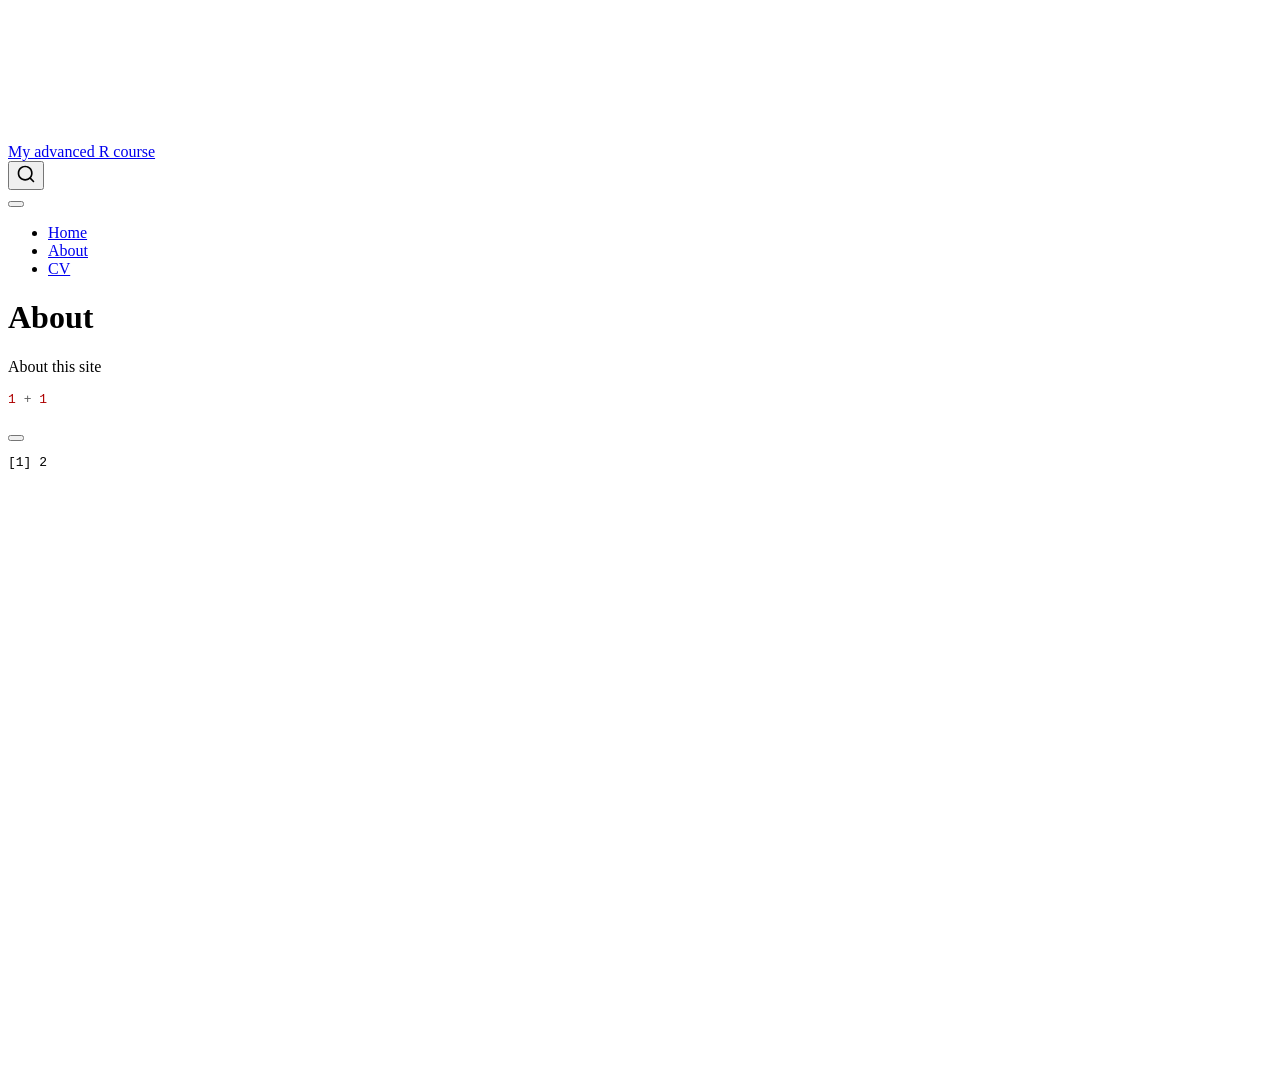
==== about.html @ 50715122 "Built site for gh-pages" ====
<!DOCTYPE html>
<html xmlns="http://www.w3.org/1999/xhtml" lang="en" xml:lang="en"><head>

<meta charset="utf-8">
<meta name="generator" content="quarto-1.9.32">

<meta name="viewport" content="width=device-width, initial-scale=1.0, user-scalable=yes">


<title>About – My advanced R course</title>
<style>
/* Default styles provided by pandoc.
** See https://pandoc.org/MANUAL.html#variables-for-html for config info.
*/
code{white-space: pre-wrap;}
span.smallcaps{font-variant: small-caps;}
div.columns{display: flex; gap: min(4vw, 1.5em);}
div.column{flex: auto; overflow-x: auto;}
div.hanging-indent{margin-left: 1.5em; text-indent: -1.5em;}
ul.task-list{list-style: none;}
ul.task-list li input[type="checkbox"] {
  width: 0.8em;
  margin: 0 0.8em 0.2em -1em; /* quarto-specific, see https://github.com/quarto-dev/quarto-cli/issues/4556 */ 
  vertical-align: middle;
}
/* CSS for syntax highlighting */
html { -webkit-text-size-adjust: 100%; }
pre > code.sourceCode { white-space: pre; position: relative; }
pre > code.sourceCode > span { display: inline-block; line-height: 1.25; }
pre > code.sourceCode > span:empty { height: 1.2em; }
.sourceCode { overflow: visible; }
code.sourceCode > span { color: inherit; text-decoration: inherit; }
div.sourceCode { margin: 1em 0; }
pre.sourceCode { margin: 0; }
@media screen {
div.sourceCode { overflow: auto; }
}
@media print {
pre > code.sourceCode { white-space: pre-wrap; }
pre > code.sourceCode > span { text-indent: -5em; padding-left: 5em; }
}
pre.numberSource code
  { counter-reset: source-line 0; }
pre.numberSource code > span
  { position: relative; left: -4em; counter-increment: source-line; }
pre.numberSource code > span > a:first-child::before
  { content: counter(source-line);
    position: relative; left: -1em; text-align: right; vertical-align: baseline;
    border: none; display: inline-block;
    -webkit-touch-callout: none; -webkit-user-select: none;
    -khtml-user-select: none; -moz-user-select: none;
    -ms-user-select: none; user-select: none;
    padding: 0 4px; width: 4em;
  }
pre.numberSource { margin-left: 3em;  padding-left: 4px; }
div.sourceCode
  {   }
@media screen {
pre > code.sourceCode > span > a:first-child::before { text-decoration: underline; }
}
</style>


<script src="site_libs/quarto-nav/quarto-nav.js"></script>
<script src="site_libs/quarto-nav/headroom.min.js"></script>
<script src="site_libs/clipboard/clipboard.min.js"></script>
<script src="site_libs/quarto-search/autocomplete.umd.js"></script>
<script src="site_libs/quarto-search/fuse.min.js"></script>
<script src="site_libs/quarto-search/quarto-search.js"></script>
<meta name="quarto:offset" content="./">
<script src="site_libs/quarto-html/quarto.js" type="module"></script>
<script src="site_libs/quarto-html/tabsets/tabsets.js" type="module"></script>
<script src="site_libs/quarto-html/popper.min.js"></script>
<script src="site_libs/quarto-html/tippy.umd.min.js"></script>
<script src="site_libs/quarto-html/anchor.min.js"></script>
<link href="site_libs/quarto-html/tippy.css" rel="stylesheet">
<link href="site_libs/quarto-html/quarto-syntax-highlighting-067f8ab80d092ae3595f7402c2c9b667.css" rel="stylesheet" id="quarto-text-highlighting-styles">
<script src="site_libs/bootstrap/bootstrap.min.js"></script>
<link href="site_libs/bootstrap/bootstrap-icons.css" rel="stylesheet">
<link href="site_libs/bootstrap/bootstrap-a0f9fd0d421825b736dc1bbcbcba2219.min.css" rel="stylesheet" append-hash="true" id="quarto-bootstrap" data-mode="light">
<script id="quarto-search-options" type="application/json">{
  "location": "navbar",
  "copy-button": false,
  "collapse-after": 3,
  "panel-placement": "end",
  "type": "overlay",
  "limit": 50,
  "keyboard-shortcut": [
    "f",
    "/",
    "s"
  ],
  "show-item-context": false,
  "language": {
    "search-no-results-text": "No results",
    "search-matching-documents-text": "matching documents",
    "search-copy-link-title": "Copy link to search",
    "search-hide-matches-text": "Hide additional matches",
    "search-more-match-text": "more match in this document",
    "search-more-matches-text": "more matches in this document",
    "search-clear-button-title": "Clear",
    "search-text-placeholder": "",
    "search-detached-cancel-button-title": "Cancel",
    "search-submit-button-title": "Submit",
    "search-label": "Search"
  }
}</script>


<link rel="stylesheet" href="styles.css">
</head>

<body class="nav-fixed quarto-light">

<div id="quarto-search-results"></div>
  <header id="quarto-header" class="headroom fixed-top">
    <nav class="navbar navbar-expand-lg " data-bs-theme="dark">
      <div class="navbar-container container-fluid">
      <div class="navbar-brand-container mx-auto">
    <a class="navbar-brand" href="./index.html">
    <span class="navbar-title">My advanced R course</span>
    </a>
  </div>
            <div id="quarto-search" class="" title="Search"></div>
          <button class="navbar-toggler" type="button" data-bs-toggle="collapse" data-bs-target="#navbarCollapse" aria-controls="navbarCollapse" role="menu" aria-expanded="false" aria-label="Toggle navigation" onclick="if (window.quartoToggleHeadroom) { window.quartoToggleHeadroom(); }">
  <span class="navbar-toggler-icon"></span>
</button>
          <div class="collapse navbar-collapse" id="navbarCollapse">
            <ul class="navbar-nav navbar-nav-scroll me-auto">
  <li class="nav-item">
    <a class="nav-link" href="./index.html"> 
<span class="menu-text">Home</span></a>
  </li>  
  <li class="nav-item">
    <a class="nav-link active" href="./about.html" aria-current="page"> 
<span class="menu-text">About</span></a>
  </li>  
  <li class="nav-item">
    <a class="nav-link" href="./cv.html"> 
<span class="menu-text">CV</span></a>
  </li>  
</ul>
          </div> <!-- /navcollapse -->
            <div class="quarto-navbar-tools">
</div>
      </div> <!-- /container-fluid -->
    </nav>
</header>
<!-- content -->
<div id="quarto-content" class="quarto-container page-columns page-rows-contents page-layout-article page-navbar">
<!-- sidebar -->
<!-- margin-sidebar -->
    <div id="quarto-margin-sidebar" class="sidebar margin-sidebar zindex-bottom">
        
    </div>
<!-- main -->
<main class="content" id="quarto-document-content">

<header id="title-block-header" class="quarto-title-block default">
<div class="quarto-title">
<h1 class="title">About</h1>
</div>



<div class="quarto-title-meta">

    
  
    
  </div>
  


</header>


<p>About this site</p>
<div class="cell">
<div class="code-copy-outer-scaffold"><div class="sourceCode cell-code" id="cb1"><pre class="sourceCode r code-with-copy"><code class="sourceCode r"><span id="cb1-1"><a href="#cb1-1" aria-hidden="true" tabindex="-1"></a><span class="dv">1</span> <span class="sc">+</span> <span class="dv">1</span></span></code></pre></div><button title="Copy to Clipboard" class="code-copy-button"><i class="bi"></i></button></div>
<div class="cell-output cell-output-stdout">
<pre><code>[1] 2</code></pre>
</div>
</div>



</main> <!-- /main -->
<script id="quarto-html-after-body" type="application/javascript">
  window.document.addEventListener("DOMContentLoaded", function (event) {
    const icon = "";
    const anchorJS = new window.AnchorJS();
    anchorJS.options = {
      placement: 'right',
      icon: icon
    };
    anchorJS.add('.anchored');
    const isCodeAnnotation = (el) => {
      for (const clz of el.classList) {
        if (clz.startsWith('code-annotation-')) {                     
          return true;
        }
      }
      return false;
    }
    const onCopySuccess = function(e) {
      // button target
      const button = e.trigger;
      // don't keep focus
      button.blur();
      // flash "checked"
      button.classList.add('code-copy-button-checked');
      var currentTitle = button.getAttribute("title");
      button.setAttribute("title", "Copied!");
      let tooltip;
      if (window.bootstrap) {
        button.setAttribute("data-bs-toggle", "tooltip");
        button.setAttribute("data-bs-placement", "left");
        button.setAttribute("data-bs-title", "Copied!");
        tooltip = new bootstrap.Tooltip(button, 
          { trigger: "manual", 
            customClass: "code-copy-button-tooltip",
            offset: [0, -8]});
        tooltip.show();    
      }
      setTimeout(function() {
        if (tooltip) {
          tooltip.hide();
          button.removeAttribute("data-bs-title");
          button.removeAttribute("data-bs-toggle");
          button.removeAttribute("data-bs-placement");
        }
        button.setAttribute("title", currentTitle);
        button.classList.remove('code-copy-button-checked');
      }, 1000);
      // clear code selection
      e.clearSelection();
    }
    const getTextToCopy = function(trigger) {
      const outerScaffold = trigger.parentElement.cloneNode(true);
      const codeEl = outerScaffold.querySelector('code');
      for (const childEl of codeEl.children) {
        if (isCodeAnnotation(childEl)) {
          childEl.remove();
        }
      }
      return codeEl.innerText;
    }
    const clipboard = new window.ClipboardJS('.code-copy-button:not([data-in-quarto-modal])', {
      text: getTextToCopy
    });
    clipboard.on('success', onCopySuccess);
    if (window.document.getElementById('quarto-embedded-source-code-modal')) {
      const clipboardModal = new window.ClipboardJS('.code-copy-button[data-in-quarto-modal]', {
        text: getTextToCopy,
        container: window.document.getElementById('quarto-embedded-source-code-modal')
      });
      clipboardModal.on('success', onCopySuccess);
    }
      var localhostRegex = new RegExp(/^(?:http|https):\/\/localhost\:?[0-9]*\//);
      var mailtoRegex = new RegExp(/^mailto:/);
        var filterRegex = new RegExp('/' + window.location.host + '/');
      var isInternal = (href) => {
          return filterRegex.test(href) || localhostRegex.test(href) || mailtoRegex.test(href);
      }
      // Inspect non-navigation links and adorn them if external
     var links = window.document.querySelectorAll('a[href]:not(.nav-link):not(.navbar-brand):not(.toc-action):not(.sidebar-link):not(.sidebar-item-toggle):not(.pagination-link):not(.no-external):not([aria-hidden]):not(.dropdown-item):not(.quarto-navigation-tool):not(.about-link)');
      for (var i=0; i<links.length; i++) {
        const link = links[i];
        if (!isInternal(link.href)) {
          // undo the damage that might have been done by quarto-nav.js in the case of
          // links that we want to consider external
          if (link.dataset.originalHref !== undefined) {
            link.href = link.dataset.originalHref;
          }
        }
      }
    function tippyHover(el, contentFn, onTriggerFn, onUntriggerFn) {
      const config = {
        allowHTML: true,
        maxWidth: 500,
        delay: 100,
        arrow: false,
        appendTo: function(el) {
            return el.parentElement;
        },
        interactive: true,
        interactiveBorder: 10,
        theme: 'quarto',
        placement: 'bottom-start',
      };
      if (contentFn) {
        config.content = contentFn;
      }
      if (onTriggerFn) {
        config.onTrigger = onTriggerFn;
      }
      if (onUntriggerFn) {
        config.onUntrigger = onUntriggerFn;
      }
      window.tippy(el, config); 
    }
    const noterefs = window.document.querySelectorAll('a[role="doc-noteref"]');
    for (var i=0; i<noterefs.length; i++) {
      const ref = noterefs[i];
      tippyHover(ref, function() {
        // use id or data attribute instead here
        let href = ref.getAttribute('data-footnote-href') || ref.getAttribute('href');
        try { href = new URL(href).hash; } catch {}
        const id = href.replace(/^#\/?/, "");
        const note = window.document.getElementById(id);
        if (note) {
          return note.innerHTML;
        } else {
          return "";
        }
      });
    }
    const xrefs = window.document.querySelectorAll('a.quarto-xref');
    const processXRef = (id, note) => {
      // Strip column container classes
      const stripColumnClz = (el) => {
        el.classList.remove("page-full", "page-columns");
        if (el.children) {
          for (const child of el.children) {
            stripColumnClz(child);
          }
        }
      }
      stripColumnClz(note)
      if (id === null || id.startsWith('sec-')) {
        // Special case sections, only their first couple elements
        const container = document.createElement("div");
        if (note.children && note.children.length > 2) {
          container.appendChild(note.children[0].cloneNode(true));
          for (let i = 1; i < note.children.length; i++) {
            const child = note.children[i];
            if (child.tagName === "P" && child.innerText === "") {
              continue;
            } else {
              container.appendChild(child.cloneNode(true));
              break;
            }
          }
          if (window.Quarto?.typesetMath) {
            window.Quarto.typesetMath(container);
          }
          return container.innerHTML
        } else {
          if (window.Quarto?.typesetMath) {
            window.Quarto.typesetMath(note);
          }
          return note.innerHTML;
        }
      } else {
        // Remove any anchor links if they are present
        const anchorLink = note.querySelector('a.anchorjs-link');
        if (anchorLink) {
          anchorLink.remove();
        }
        if (window.Quarto?.typesetMath) {
          window.Quarto.typesetMath(note);
        }
        if (note.classList.contains("callout")) {
          return note.outerHTML;
        } else {
          return note.innerHTML;
        }
      }
    }
    for (var i=0; i<xrefs.length; i++) {
      const xref = xrefs[i];
      tippyHover(xref, undefined, function(instance) {
        instance.disable();
        let url = xref.getAttribute('href');
        let hash = undefined; 
        if (url.startsWith('#')) {
          hash = url;
        } else {
          try { hash = new URL(url).hash; } catch {}
        }
        if (hash) {
          const id = hash.replace(/^#\/?/, "");
          const note = window.document.getElementById(id);
          if (note !== null) {
            try {
              const html = processXRef(id, note.cloneNode(true));
              instance.setContent(html);
            } finally {
              instance.enable();
              instance.show();
            }
          } else {
            // See if we can fetch this
            fetch(url.split('#')[0])
            .then(res => res.text())
            .then(html => {
              const parser = new DOMParser();
              const htmlDoc = parser.parseFromString(html, "text/html");
              const note = htmlDoc.getElementById(id);
              if (note !== null) {
                const html = processXRef(id, note);
                instance.setContent(html);
              } 
            }).finally(() => {
              instance.enable();
              instance.show();
            });
          }
        } else {
          // See if we can fetch a full url (with no hash to target)
          // This is a special case and we should probably do some content thinning / targeting
          fetch(url)
          .then(res => res.text())
          .then(html => {
            const parser = new DOMParser();
            const htmlDoc = parser.parseFromString(html, "text/html");
            const note = htmlDoc.querySelector('main.content');
            if (note !== null) {
              // This should only happen for chapter cross references
              // (since there is no id in the URL)
              // remove the first header
              if (note.children.length > 0 && note.children[0].tagName === "HEADER") {
                note.children[0].remove();
              }
              const html = processXRef(null, note);
              instance.setContent(html);
            } 
          }).finally(() => {
            instance.enable();
            instance.show();
          });
        }
      }, function(instance) {
      });
    }
        let selectedAnnoteEl;
        const selectorForAnnotation = ( cell, annotation) => {
          let cellAttr = 'data-code-cell="' + cell + '"';
          let lineAttr = 'data-code-annotation="' +  annotation + '"';
          const selector = 'span[' + cellAttr + '][' + lineAttr + ']';
          return selector;
        }
        const selectCodeLines = (annoteEl) => {
          const doc = window.document;
          const targetCell = annoteEl.getAttribute("data-target-cell");
          const targetAnnotation = annoteEl.getAttribute("data-target-annotation");
          const annoteSpan = window.document.querySelector(selectorForAnnotation(targetCell, targetAnnotation));
          const lines = annoteSpan.getAttribute("data-code-lines").split(",");
          const lineIds = lines.map((line) => {
            return targetCell + "-" + line;
          })
          let top = null;
          let height = null;
          let parent = null;
          if (lineIds.length > 0) {
              //compute the position of the single el (top and bottom and make a div)
              const el = window.document.getElementById(lineIds[0]);
              top = el.offsetTop;
              height = el.offsetHeight;
              parent = el.parentElement.parentElement;
            if (lineIds.length > 1) {
              const lastEl = window.document.getElementById(lineIds[lineIds.length - 1]);
              const bottom = lastEl.offsetTop + lastEl.offsetHeight;
              height = bottom - top;
            }
            if (top !== null && height !== null && parent !== null) {
              // cook up a div (if necessary) and position it 
              let div = window.document.getElementById("code-annotation-line-highlight");
              if (div === null) {
                div = window.document.createElement("div");
                div.setAttribute("id", "code-annotation-line-highlight");
                div.style.position = 'absolute';
                parent.appendChild(div);
              }
              div.style.top = top - 2 + "px";
              div.style.height = height + 4 + "px";
              div.style.left = 0;
              let gutterDiv = window.document.getElementById("code-annotation-line-highlight-gutter");
              if (gutterDiv === null) {
                gutterDiv = window.document.createElement("div");
                gutterDiv.setAttribute("id", "code-annotation-line-highlight-gutter");
                gutterDiv.style.position = 'absolute';
                const codeCell = window.document.getElementById(targetCell);
                const gutter = codeCell.querySelector('.code-annotation-gutter');
                gutter.appendChild(gutterDiv);
              }
              gutterDiv.style.top = top - 2 + "px";
              gutterDiv.style.height = height + 4 + "px";
            }
            selectedAnnoteEl = annoteEl;
          }
        };
        const unselectCodeLines = () => {
          const elementsIds = ["code-annotation-line-highlight", "code-annotation-line-highlight-gutter"];
          elementsIds.forEach((elId) => {
            const div = window.document.getElementById(elId);
            if (div) {
              div.remove();
            }
          });
          selectedAnnoteEl = undefined;
        };
          // Handle positioning of the toggle
      window.addEventListener(
        "resize",
        throttle(() => {
          elRect = undefined;
          if (selectedAnnoteEl) {
            selectCodeLines(selectedAnnoteEl);
          }
        }, 10)
      );
      function throttle(fn, ms) {
      let throttle = false;
      let timer;
        return (...args) => {
          if(!throttle) { // first call gets through
              fn.apply(this, args);
              throttle = true;
          } else { // all the others get throttled
              if(timer) clearTimeout(timer); // cancel #2
              timer = setTimeout(() => {
                fn.apply(this, args);
                timer = throttle = false;
              }, ms);
          }
        };
      }
        // Attach click handler to the DT
        const annoteDls = window.document.querySelectorAll('dt[data-target-cell]');
        for (const annoteDlNode of annoteDls) {
          annoteDlNode.addEventListener('click', (event) => {
            const clickedEl = event.target;
            if (clickedEl !== selectedAnnoteEl) {
              unselectCodeLines();
              const activeEl = window.document.querySelector('dt[data-target-cell].code-annotation-active');
              if (activeEl) {
                activeEl.classList.remove('code-annotation-active');
              }
              selectCodeLines(clickedEl);
              clickedEl.classList.add('code-annotation-active');
            } else {
              // Unselect the line
              unselectCodeLines();
              clickedEl.classList.remove('code-annotation-active');
            }
          });
        }
    const findCites = (el) => {
      const parentEl = el.parentElement;
      if (parentEl) {
        const cites = parentEl.dataset.cites;
        if (cites) {
          return {
            el,
            cites: cites.split(' ')
          };
        } else {
          return findCites(el.parentElement)
        }
      } else {
        return undefined;
      }
    };
    var bibliorefs = window.document.querySelectorAll('a[role="doc-biblioref"]');
    for (var i=0; i<bibliorefs.length; i++) {
      const ref = bibliorefs[i];
      const citeInfo = findCites(ref);
      if (citeInfo) {
        tippyHover(citeInfo.el, function() {
          var popup = window.document.createElement('div');
          citeInfo.cites.forEach(function(cite) {
            var citeDiv = window.document.createElement('div');
            citeDiv.classList.add('hanging-indent');
            citeDiv.classList.add('csl-entry');
            var biblioDiv = window.document.getElementById('ref-' + cite);
            if (biblioDiv) {
              citeDiv.innerHTML = biblioDiv.innerHTML;
            }
            popup.appendChild(citeDiv);
          });
          return popup.innerHTML;
        });
      }
    }
  });
  </script>
</div> <!-- /content -->




</body></html>
---- site_libs/quarto-html/tippy.css ----
.tippy-box[data-animation=fade][data-state=hidden]{opacity:0}[data-tippy-root]{max-width:calc(100vw - 10px)}.tippy-box{position:relative;background-color:#333;color:#fff;border-radius:4px;font-size:14px;line-height:1.4;white-space:normal;outline:0;transition-property:transform,visibility,opacity}.tippy-box[data-placement^=top]>.tippy-arrow{bottom:0}.tippy-box[data-placement^=top]>.tippy-arrow:before{bottom:-7px;left:0;border-width:8px 8px 0;border-top-color:initial;transform-origin:center top}.tippy-box[data-placement^=bottom]>.tippy-arrow{top:0}.tippy-box[data-placement^=bottom]>.tippy-arrow:before{top:-7px;left:0;border-width:0 8px 8px;border-bottom-color:initial;transform-origin:center bottom}.tippy-box[data-placement^=left]>.tippy-arrow{right:0}.tippy-box[data-placement^=left]>.tippy-arrow:before{border-width:8px 0 8px 8px;border-left-color:initial;right:-7px;transform-origin:center left}.tippy-box[data-placement^=right]>.tippy-arrow{left:0}.tippy-box[data-placement^=right]>.tippy-arrow:before{left:-7px;border-width:8px 8px 8px 0;border-right-color:initial;transform-origin:center right}.tippy-box[data-inertia][data-state=visible]{transition-timing-function:cubic-bezier(.54,1.5,.38,1.11)}.tippy-arrow{width:16px;height:16px;color:#333}.tippy-arrow:before{content:"";position:absolute;border-color:transparent;border-style:solid}.tippy-content{position:relative;padding:5px 9px;z-index:1}
---- site_libs/quarto-html/quarto-syntax-highlighting-067f8ab80d092ae3595f7402c2c9b667.css ----
/* quarto syntax highlight colors */
:root {
  --quarto-hl-ot-color: #003B4F;
  --quarto-hl-at-color: #657422;
  --quarto-hl-ss-color: #20794D;
  --quarto-hl-an-color: #5E5E5E;
  --quarto-hl-fu-color: #4758AB;
  --quarto-hl-st-color: #20794D;
  --quarto-hl-cf-color: #003B4F;
  --quarto-hl-op-color: #5E5E5E;
  --quarto-hl-er-color: #AD0000;
  --quarto-hl-bn-color: #AD0000;
  --quarto-hl-al-color: #AD0000;
  --quarto-hl-va-color: #111111;
  --quarto-hl-bu-color: inherit;
  --quarto-hl-ex-color: inherit;
  --quarto-hl-pp-color: #AD0000;
  --quarto-hl-in-color: #5E5E5E;
  --quarto-hl-vs-color: #20794D;
  --quarto-hl-wa-color: #5E5E5E;
  --quarto-hl-do-color: #5E5E5E;
  --quarto-hl-im-color: #00769E;
  --quarto-hl-ch-color: #20794D;
  --quarto-hl-dt-color: #AD0000;
  --quarto-hl-fl-color: #AD0000;
  --quarto-hl-co-color: #5E5E5E;
  --quarto-hl-cv-color: #5E5E5E;
  --quarto-hl-cn-color: #8f5902;
  --quarto-hl-sc-color: #5E5E5E;
  --quarto-hl-dv-color: #AD0000;
  --quarto-hl-kw-color: #003B4F;
}

/* other quarto variables */
:root {
  --quarto-font-monospace: SFMono-Regular, Menlo, Monaco, Consolas, "Liberation Mono", "Courier New", monospace;
}

/* syntax highlight based on Pandoc's rules */
pre > code.sourceCode > span {
  color: #003B4F;
}

code.sourceCode > span {
  color: #003B4F;
}

div.sourceCode,
div.sourceCode pre.sourceCode {
  color: #003B4F;
}

/* Normal */
code span {
  color: #003B4F;
}

/* Alert */
code span.al {
  color: #AD0000;
  font-style: inherit;
}

/* Annotation */
code span.an {
  color: #5E5E5E;
  font-style: inherit;
}

/* Attribute */
code span.at {
  color: #657422;
  font-style: inherit;
}

/* BaseN */
code span.bn {
  color: #AD0000;
  font-style: inherit;
}

/* BuiltIn */
code span.bu {
  font-style: inherit;
}

/* ControlFlow */
code span.cf {
  color: #003B4F;
  font-weight: bold;
  font-style: inherit;
}

/* Char */
code span.ch {
  color: #20794D;
  font-style: inherit;
}

/* Constant */
code span.cn {
  color: #8f5902;
  font-style: inherit;
}

/* Comment */
code span.co {
  color: #5E5E5E;
  font-style: inherit;
}

/* CommentVar */
code span.cv {
  color: #5E5E5E;
  font-style: italic;
}

/* Documentation */
code span.do {
  color: #5E5E5E;
  font-style: italic;
}

/* DataType */
code span.dt {
  color: #AD0000;
  font-style: inherit;
}

/* DecVal */
code span.dv {
  color: #AD0000;
  font-style: inherit;
}

/* Error */
code span.er {
  color: #AD0000;
  font-style: inherit;
}

/* Extension */
code span.ex {
  font-style: inherit;
}

/* Float */
code span.fl {
  color: #AD0000;
  font-style: inherit;
}

/* Function */
code span.fu {
  color: #4758AB;
  font-style: inherit;
}

/* Import */
code span.im {
  color: #00769E;
  font-style: inherit;
}

/* Information */
code span.in {
  color: #5E5E5E;
  font-style: inherit;
}

/* Keyword */
code span.kw {
  color: #003B4F;
  font-weight: bold;
  font-style: inherit;
}

/* Operator */
code span.op {
  color: #5E5E5E;
  font-style: inherit;
}

/* Other */
code span.ot {
  color: #003B4F;
  font-style: inherit;
}

/* Preprocessor */
code span.pp {
  color: #AD0000;
  font-style: inherit;
}

/* SpecialChar */
code span.sc {
  color: #5E5E5E;
  font-style: inherit;
}

/* SpecialString */
code span.ss {
  color: #20794D;
  font-style: inherit;
}

/* String */
code span.st {
  color: #20794D;
  font-style: inherit;
}

/* Variable */
code span.va {
  color: #111111;
  font-style: inherit;
}

/* VerbatimString */
code span.vs {
  color: #20794D;
  font-style: inherit;
}

/* Warning */
code span.wa {
  color: #5E5E5E;
  font-style: italic;
}

.prevent-inlining {
  content: "</";
}

/*# sourceMappingURL=a5a4cf37d387095e188c0de21a92ae1b.css.map */
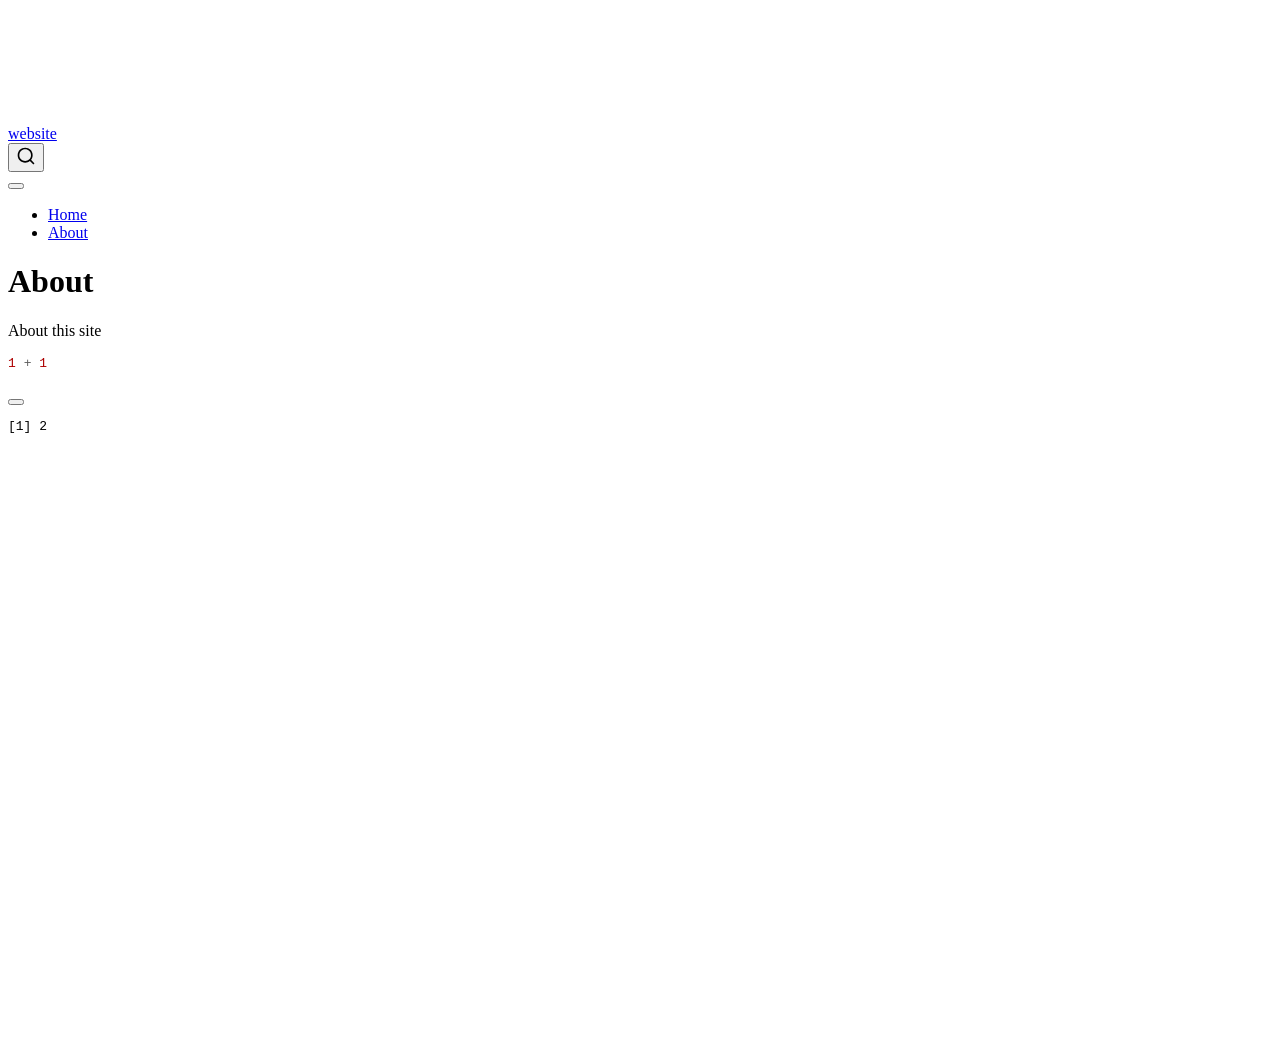
==== commit f7040943: "Built site for gh-pages" ====
--- a/about.html
+++ b/about.html
@@ -7,7 +7,7 @@
 <meta name="viewport" content="width=device-width, initial-scale=1.0, user-scalable=yes">
 
 
-<title>About – My advanced R course</title>
+<title>About – website</title>
 <style>
 /* Default styles provided by pandoc.
 ** See https://pandoc.org/MANUAL.html#variables-for-html for config info.
@@ -118,7 +118,7 @@
       <div class="navbar-container container-fluid">
       <div class="navbar-brand-container mx-auto">
     <a class="navbar-brand" href="./index.html">
-    <span class="navbar-title">My advanced R course</span>
+    <span class="navbar-title">website</span>
     </a>
   </div>
             <div id="quarto-search" class="" title="Search"></div>
@@ -134,10 +134,6 @@
   <li class="nav-item">
     <a class="nav-link active" href="./about.html" aria-current="page"> 
 <span class="menu-text">About</span></a>
-  </li>  
-  <li class="nav-item">
-    <a class="nav-link" href="./cv.html"> 
-<span class="menu-text">CV</span></a>
   </li>  
 </ul>
           </div> <!-- /navcollapse -->
@@ -259,7 +255,7 @@
     }
       var localhostRegex = new RegExp(/^(?:http|https):\/\/localhost\:?[0-9]*\//);
       var mailtoRegex = new RegExp(/^mailto:/);
-        var filterRegex = new RegExp('/' + window.location.host + '/');
+        var filterRegex = new RegExp("https:\/\/Tahereh-Gh\.github\.io\/");
       var isInternal = (href) => {
           return filterRegex.test(href) || localhostRegex.test(href) || mailtoRegex.test(href);
       }
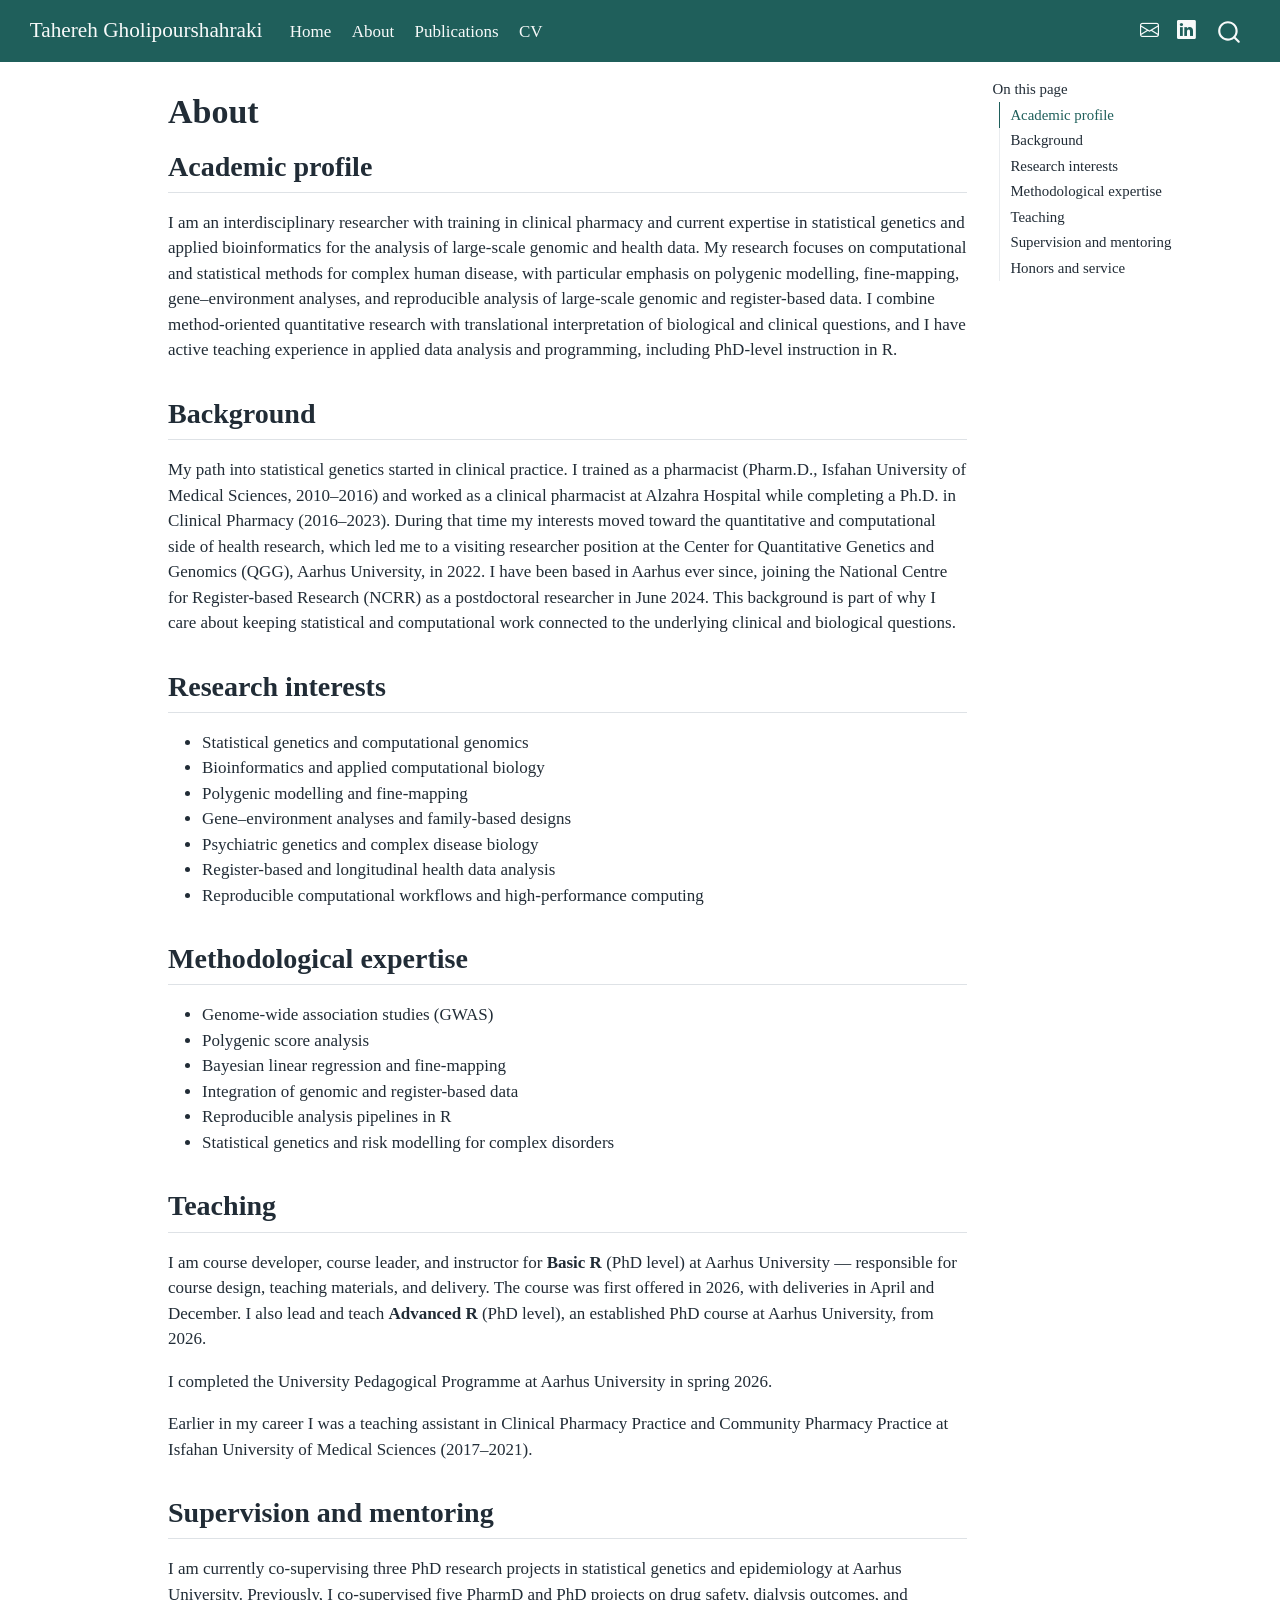
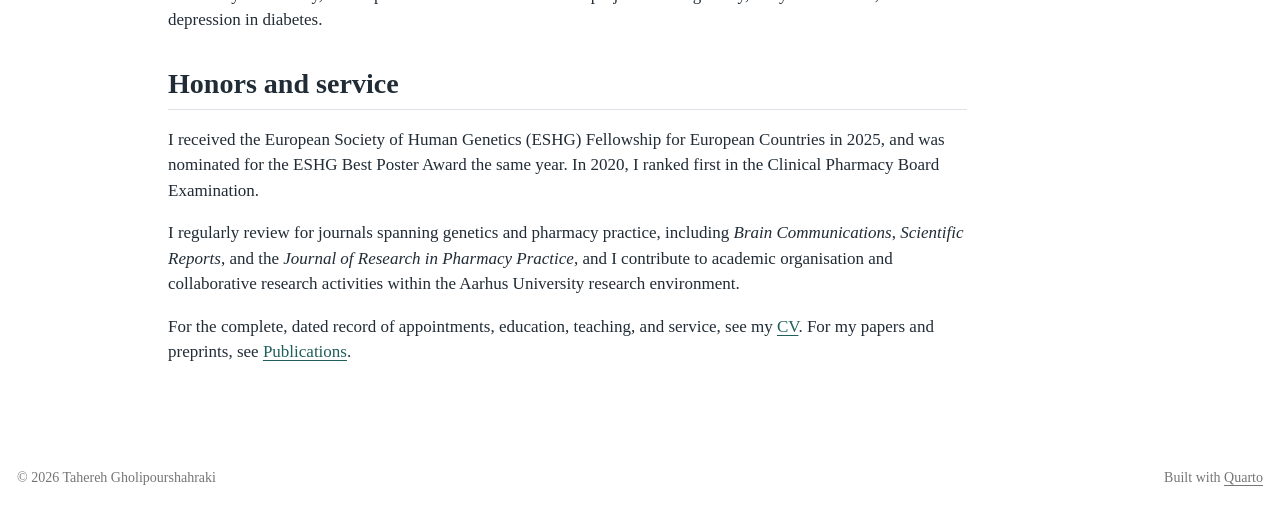
==== commit 0c25c176: "Built site for gh-pages" ====
--- a/about.html
+++ b/about.html
@@ -7,7 +7,7 @@
 <meta name="viewport" content="width=device-width, initial-scale=1.0, user-scalable=yes">
 
 
-<title>About – website</title>
+<title>About – Tahereh Gholipourshahraki</title>
 <style>
 /* Default styles provided by pandoc.
 ** See https://pandoc.org/MANUAL.html#variables-for-html for config info.
@@ -23,41 +23,6 @@
   margin: 0 0.8em 0.2em -1em; /* quarto-specific, see https://github.com/quarto-dev/quarto-cli/issues/4556 */ 
   vertical-align: middle;
 }
-/* CSS for syntax highlighting */
-html { -webkit-text-size-adjust: 100%; }
-pre > code.sourceCode { white-space: pre; position: relative; }
-pre > code.sourceCode > span { display: inline-block; line-height: 1.25; }
-pre > code.sourceCode > span:empty { height: 1.2em; }
-.sourceCode { overflow: visible; }
-code.sourceCode > span { color: inherit; text-decoration: inherit; }
-div.sourceCode { margin: 1em 0; }
-pre.sourceCode { margin: 0; }
-@media screen {
-div.sourceCode { overflow: auto; }
-}
-@media print {
-pre > code.sourceCode { white-space: pre-wrap; }
-pre > code.sourceCode > span { text-indent: -5em; padding-left: 5em; }
-}
-pre.numberSource code
-  { counter-reset: source-line 0; }
-pre.numberSource code > span
-  { position: relative; left: -4em; counter-increment: source-line; }
-pre.numberSource code > span > a:first-child::before
-  { content: counter(source-line);
-    position: relative; left: -1em; text-align: right; vertical-align: baseline;
-    border: none; display: inline-block;
-    -webkit-touch-callout: none; -webkit-user-select: none;
-    -khtml-user-select: none; -moz-user-select: none;
-    -ms-user-select: none; user-select: none;
-    padding: 0 4px; width: 4em;
-  }
-pre.numberSource { margin-left: 3em;  padding-left: 4px; }
-div.sourceCode
-  {   }
-@media screen {
-pre > code.sourceCode > span > a:first-child::before { text-decoration: underline; }
-}
 </style>
 
 
@@ -74,10 +39,14 @@
 <script src="site_libs/quarto-html/tippy.umd.min.js"></script>
 <script src="site_libs/quarto-html/anchor.min.js"></script>
 <link href="site_libs/quarto-html/tippy.css" rel="stylesheet">
-<link href="site_libs/quarto-html/quarto-syntax-highlighting-067f8ab80d092ae3595f7402c2c9b667.css" rel="stylesheet" id="quarto-text-highlighting-styles">
+<link href="site_libs/quarto-html/quarto-syntax-highlighting-067f8ab80d092ae3595f7402c2c9b667.css" rel="stylesheet" class="quarto-color-scheme" id="quarto-text-highlighting-styles">
+<link href="site_libs/quarto-html/quarto-syntax-highlighting-dark-ca1cb3032aa6b9181247695f27e2facc.css" rel="stylesheet" class="quarto-color-scheme quarto-color-alternate" id="quarto-text-highlighting-styles">
+<link href="site_libs/quarto-html/quarto-syntax-highlighting-067f8ab80d092ae3595f7402c2c9b667.css" rel="stylesheet" class="quarto-color-scheme-extra" id="quarto-text-highlighting-styles">
 <script src="site_libs/bootstrap/bootstrap.min.js"></script>
 <link href="site_libs/bootstrap/bootstrap-icons.css" rel="stylesheet">
-<link href="site_libs/bootstrap/bootstrap-a0f9fd0d421825b736dc1bbcbcba2219.min.css" rel="stylesheet" append-hash="true" id="quarto-bootstrap" data-mode="light">
+<link href="site_libs/bootstrap/bootstrap-13e12f484c16c1adc8fa2981fabf881d.min.css" rel="stylesheet" append-hash="true" class="quarto-color-scheme" id="quarto-bootstrap" data-mode="light">
+<link href="site_libs/bootstrap/bootstrap-dark-53bca54f1a49d14bb4e6cb03a3f02308.min.css" rel="stylesheet" append-hash="true" class="quarto-color-scheme quarto-color-alternate" id="quarto-bootstrap" data-mode="light">
+<link href="site_libs/bootstrap/bootstrap-13e12f484c16c1adc8fa2981fabf881d.min.css" rel="stylesheet" append-hash="true" class="quarto-color-scheme-extra" id="quarto-bootstrap" data-mode="light">
 <script id="quarto-search-options" type="application/json">{
   "location": "navbar",
   "copy-button": false,
@@ -105,9 +74,16 @@
     "search-label": "Search"
   }
 }</script>
+<style>html{ scroll-behavior: smooth; }</style>
 
 
 <link rel="stylesheet" href="styles.css">
+<meta property="og:title" content="About – Tahereh Gholipourshahraki">
+<meta property="og:description" content="Postdoctoral researcher in statistical genetics and computational genomics at Aarhus University.">
+<meta property="og:site_name" content="Tahereh Gholipourshahraki">
+<meta name="twitter:title" content="About – Tahereh Gholipourshahraki">
+<meta name="twitter:description" content="Postdoctoral researcher in statistical genetics and computational genomics at Aarhus University.">
+<meta name="twitter:card" content="summary">
 </head>
 
 <body class="nav-fixed quarto-light">
@@ -118,7 +94,7 @@
       <div class="navbar-container container-fluid">
       <div class="navbar-brand-container mx-auto">
     <a class="navbar-brand" href="./index.html">
-    <span class="navbar-title">website</span>
+    <span class="navbar-title">Tahereh Gholipourshahraki</span>
     </a>
   </div>
             <div id="quarto-search" class="" title="Search"></div>
@@ -135,6 +111,26 @@
     <a class="nav-link active" href="./about.html" aria-current="page"> 
 <span class="menu-text">About</span></a>
   </li>  
+  <li class="nav-item">
+    <a class="nav-link" href="./publications.html"> 
+<span class="menu-text">Publications</span></a>
+  </li>  
+  <li class="nav-item">
+    <a class="nav-link" href="./cv.html"> 
+<span class="menu-text">CV</span></a>
+  </li>  
+</ul>
+            <ul class="navbar-nav navbar-nav-scroll ms-auto">
+  <li class="nav-item compact">
+    <a class="nav-link" href="mailto:tgh.ncrr@au.dk"> <i class="bi bi-envelope" role="img" aria-label="Email">
+</i> 
+<span class="menu-text"></span></a>
+  </li>  
+  <li class="nav-item compact">
+    <a class="nav-link" href="https://www.linkedin.com/in/tahereh-gholipour-261675b9/"> <i class="bi bi-linkedin" role="img" aria-label="LinkedIn">
+</i> 
+<span class="menu-text"></span></a>
+  </li>  
 </ul>
           </div> <!-- /navcollapse -->
             <div class="quarto-navbar-tools">
@@ -146,8 +142,20 @@
 <div id="quarto-content" class="quarto-container page-columns page-rows-contents page-layout-article page-navbar">
 <!-- sidebar -->
 <!-- margin-sidebar -->
-    <div id="quarto-margin-sidebar" class="sidebar margin-sidebar zindex-bottom">
-        
+    <div id="quarto-margin-sidebar" class="sidebar margin-sidebar">
+        <nav id="TOC" role="doc-toc" class="toc-active">
+    <h2 id="toc-title">On this page</h2>
+   
+  <ul>
+  <li><a href="#academic-profile" id="toc-academic-profile" class="nav-link active" data-scroll-target="#academic-profile">Academic profile</a></li>
+  <li><a href="#background" id="toc-background" class="nav-link" data-scroll-target="#background">Background</a></li>
+  <li><a href="#research-interests" id="toc-research-interests" class="nav-link" data-scroll-target="#research-interests">Research interests</a></li>
+  <li><a href="#methodological-expertise" id="toc-methodological-expertise" class="nav-link" data-scroll-target="#methodological-expertise">Methodological expertise</a></li>
+  <li><a href="#teaching" id="toc-teaching" class="nav-link" data-scroll-target="#teaching">Teaching</a></li>
+  <li><a href="#supervision-and-mentoring" id="toc-supervision-and-mentoring" class="nav-link" data-scroll-target="#supervision-and-mentoring">Supervision and mentoring</a></li>
+  <li><a href="#honors-and-service" id="toc-honors-and-service" class="nav-link" data-scroll-target="#honors-and-service">Honors and service</a></li>
+  </ul>
+</nav>
     </div>
 <!-- main -->
 <main class="content" id="quarto-document-content">
@@ -171,15 +179,55 @@
 </header>
 
 
-<p>About this site</p>
-<div class="cell">
-<div class="code-copy-outer-scaffold"><div class="sourceCode cell-code" id="cb1"><pre class="sourceCode r code-with-copy"><code class="sourceCode r"><span id="cb1-1"><a href="#cb1-1" aria-hidden="true" tabindex="-1"></a><span class="dv">1</span> <span class="sc">+</span> <span class="dv">1</span></span></code></pre></div><button title="Copy to Clipboard" class="code-copy-button"><i class="bi"></i></button></div>
-<div class="cell-output cell-output-stdout">
-<pre><code>[1] 2</code></pre>
-</div>
-</div>
-
-
+<section id="academic-profile" class="level2">
+<h2 class="anchored" data-anchor-id="academic-profile">Academic profile</h2>
+<p>I am an interdisciplinary researcher with training in clinical pharmacy and current expertise in statistical genetics and applied bioinformatics for the analysis of large-scale genomic and health data. My research focuses on computational and statistical methods for complex human disease, with particular emphasis on polygenic modelling, fine-mapping, gene–environment analyses, and reproducible analysis of large-scale genomic and register-based data. I combine method-oriented quantitative research with translational interpretation of biological and clinical questions, and I have active teaching experience in applied data analysis and programming, including PhD-level instruction in R.</p>
+</section>
+<section id="background" class="level2">
+<h2 class="anchored" data-anchor-id="background">Background</h2>
+<p>My path into statistical genetics started in clinical practice. I trained as a pharmacist (Pharm.D., Isfahan University of Medical Sciences, 2010–2016) and worked as a clinical pharmacist at Alzahra Hospital while completing a Ph.D.&nbsp;in Clinical Pharmacy (2016–2023). During that time my interests moved toward the quantitative and computational side of health research, which led me to a visiting researcher position at the Center for Quantitative Genetics and Genomics (QGG), Aarhus University, in 2022. I have been based in Aarhus ever since, joining the National Centre for Register-based Research (NCRR) as a postdoctoral researcher in June 2024. This background is part of why I care about keeping statistical and computational work connected to the underlying clinical and biological questions.</p>
+</section>
+<section id="research-interests" class="level2">
+<h2 class="anchored" data-anchor-id="research-interests">Research interests</h2>
+<ul>
+<li>Statistical genetics and computational genomics</li>
+<li>Bioinformatics and applied computational biology</li>
+<li>Polygenic modelling and fine-mapping</li>
+<li>Gene–environment analyses and family-based designs</li>
+<li>Psychiatric genetics and complex disease biology</li>
+<li>Register-based and longitudinal health data analysis</li>
+<li>Reproducible computational workflows and high-performance computing</li>
+</ul>
+</section>
+<section id="methodological-expertise" class="level2">
+<h2 class="anchored" data-anchor-id="methodological-expertise">Methodological expertise</h2>
+<ul>
+<li>Genome-wide association studies (GWAS)</li>
+<li>Polygenic score analysis</li>
+<li>Bayesian linear regression and fine-mapping</li>
+<li>Integration of genomic and register-based data</li>
+<li>Reproducible analysis pipelines in R</li>
+<li>Statistical genetics and risk modelling for complex disorders</li>
+</ul>
+</section>
+<section id="teaching" class="level2">
+<h2 class="anchored" data-anchor-id="teaching">Teaching</h2>
+<p>I am course developer, course leader, and instructor for <strong>Basic R</strong> (PhD level) at Aarhus University — responsible for course design, teaching materials, and delivery. The course was first offered in 2026, with deliveries in April and December. I also lead and teach <strong>Advanced R</strong> (PhD level), an established PhD course at Aarhus University, from 2026.</p>
+<p>I completed the University Pedagogical Programme at Aarhus University in spring 2026.</p>
+<p>Earlier in my career I was a teaching assistant in Clinical Pharmacy Practice and Community Pharmacy Practice at Isfahan University of Medical Sciences (2017–2021).</p>
+</section>
+<section id="supervision-and-mentoring" class="level2">
+<h2 class="anchored" data-anchor-id="supervision-and-mentoring">Supervision and mentoring</h2>
+<p>I am currently co-supervising three PhD research projects in statistical genetics and epidemiology at Aarhus University. Previously, I co-supervised five PharmD and PhD projects on drug safety, dialysis outcomes, and depression in diabetes.</p>
+</section>
+<section id="honors-and-service" class="level2">
+<h2 class="anchored" data-anchor-id="honors-and-service">Honors and service</h2>
+<p>I received the European Society of Human Genetics (ESHG) Fellowship for European Countries in 2025, and was nominated for the ESHG Best Poster Award the same year. In 2020, I ranked first in the Clinical Pharmacy Board Examination.</p>
+<p>I regularly review for journals spanning genetics and pharmacy practice, including <em>Brain Communications</em>, <em>Scientific Reports</em>, and the <em>Journal of Research in Pharmacy Practice</em>, and I contribute to academic organisation and collaborative research activities within the Aarhus University research environment.</p>
+<p>For the complete, dated record of appointments, education, teaching, and service, see my <a href="./cv.html">CV</a>. For my papers and preprints, see <a href="./publications.html">Publications</a>.</p>
+
+
+</section>
 
 </main> <!-- /main -->
 <script id="quarto-html-after-body" type="application/javascript">
@@ -255,7 +303,7 @@
     }
       var localhostRegex = new RegExp(/^(?:http|https):\/\/localhost\:?[0-9]*\//);
       var mailtoRegex = new RegExp(/^mailto:/);
-        var filterRegex = new RegExp("https:\/\/Tahereh-Gh\.github\.io\/");
+        var filterRegex = new RegExp("https:\/\/tahereh-gh\.github\.io");
       var isInternal = (href) => {
           return filterRegex.test(href) || localhostRegex.test(href) || mailtoRegex.test(href);
       }
@@ -583,8 +631,22 @@
   });
   </script>
 </div> <!-- /content -->
-
-
-
-
+<footer class="footer">
+  <div class="nav-footer">
+    <div class="nav-footer-left">
+<p>© 2026 Tahereh Gholipourshahraki</p>
+</div>   
+    <div class="nav-footer-center">
+      &nbsp;
+    </div>
+    <div class="nav-footer-right">
+<p>Built with <a href="https://quarto.org">Quarto</a></p>
+</div>
+  </div>
+</footer>
+
+
+
+
+<script src="site_libs/quarto-html/zenscroll-min.js"></script>
 </body></html>
--- a/site_libs/quarto-html/quarto-syntax-highlighting-dark-ca1cb3032aa6b9181247695f27e2facc.css
+++ b/site_libs/quarto-html/quarto-syntax-highlighting-dark-ca1cb3032aa6b9181247695f27e2facc.css
@@ -0,0 +1,219 @@
+/* quarto syntax highlight colors */
+:root {
+  --quarto-hl-al-color: #f07178;
+  --quarto-hl-an-color: #d4d0ab;
+  --quarto-hl-at-color: #00e0e0;
+  --quarto-hl-bn-color: #d4d0ab;
+  --quarto-hl-bu-color: #abe338;
+  --quarto-hl-ch-color: #abe338;
+  --quarto-hl-co-color: #f8f8f2;
+  --quarto-hl-cv-color: #ffd700;
+  --quarto-hl-cn-color: #ffd700;
+  --quarto-hl-cf-color: #ffa07a;
+  --quarto-hl-dt-color: #ffa07a;
+  --quarto-hl-dv-color: #d4d0ab;
+  --quarto-hl-do-color: #f8f8f2;
+  --quarto-hl-er-color: #f07178;
+  --quarto-hl-ex-color: #00e0e0;
+  --quarto-hl-fl-color: #d4d0ab;
+  --quarto-hl-fu-color: #ffa07a;
+  --quarto-hl-im-color: #abe338;
+  --quarto-hl-in-color: #d4d0ab;
+  --quarto-hl-kw-color: #ffa07a;
+  --quarto-hl-op-color: #ffa07a;
+  --quarto-hl-ot-color: #00e0e0;
+  --quarto-hl-pp-color: #dcc6e0;
+  --quarto-hl-re-color: #00e0e0;
+  --quarto-hl-sc-color: #abe338;
+  --quarto-hl-ss-color: #abe338;
+  --quarto-hl-st-color: #abe338;
+  --quarto-hl-va-color: #00e0e0;
+  --quarto-hl-vs-color: #abe338;
+  --quarto-hl-wa-color: #dcc6e0;
+}
+
+/* other quarto variables */
+:root {
+  --quarto-font-monospace: SFMono-Regular, Menlo, Monaco, Consolas, "Liberation Mono", "Courier New", monospace;
+}
+
+/* syntax highlight based on Pandoc's rules */
+pre > code.sourceCode > span {
+  color: #f8f8f2;
+}
+
+code.sourceCode > span {
+  color: #f8f8f2;
+}
+
+div.sourceCode,
+div.sourceCode pre.sourceCode {
+  color: #f8f8f2;
+}
+
+/* Normal */
+code span {
+  color: #f8f8f2;
+}
+
+/* Alert */
+code span.al {
+  color: #f07178;
+}
+
+/* Annotation */
+code span.an {
+  color: #d4d0ab;
+}
+
+/* Attribute */
+code span.at {
+  color: #00e0e0;
+}
+
+/* BaseN */
+code span.bn {
+  color: #d4d0ab;
+}
+
+/* BuiltIn */
+code span.bu {
+  color: #abe338;
+}
+
+/* ControlFlow */
+code span.cf {
+  font-weight: bold;
+  color: #ffa07a;
+}
+
+/* Char */
+code span.ch {
+  color: #abe338;
+}
+
+/* Constant */
+code span.cn {
+  color: #ffd700;
+}
+
+/* Comment */
+code span.co {
+  font-style: italic;
+  color: #f8f8f2;
+}
+
+/* CommentVar */
+code span.cv {
+  color: #ffd700;
+}
+
+/* Documentation */
+code span.do {
+  color: #f8f8f2;
+}
+
+/* DataType */
+code span.dt {
+  color: #ffa07a;
+}
+
+/* DecVal */
+code span.dv {
+  color: #d4d0ab;
+}
+
+/* Error */
+code span.er {
+  color: #f07178;
+  text-decoration: underline;
+}
+
+/* Extension */
+code span.ex {
+  font-weight: bold;
+  color: #00e0e0;
+}
+
+/* Float */
+code span.fl {
+  color: #d4d0ab;
+}
+
+/* Function */
+code span.fu {
+  color: #ffa07a;
+}
+
+/* Import */
+code span.im {
+  color: #abe338;
+}
+
+/* Information */
+code span.in {
+  color: #d4d0ab;
+}
+
+/* Keyword */
+code span.kw {
+  font-weight: bold;
+  color: #ffa07a;
+}
+
+/* Operator */
+code span.op {
+  color: #ffa07a;
+}
+
+/* Other */
+code span.ot {
+  color: #00e0e0;
+}
+
+/* Preprocessor */
+code span.pp {
+  color: #dcc6e0;
+}
+
+/* RegionMarker */
+code span.re {
+  background-color: #f8f8f2;
+  color: #00e0e0;
+}
+
+/* SpecialChar */
+code span.sc {
+  color: #abe338;
+}
+
+/* SpecialString */
+code span.ss {
+  color: #abe338;
+}
+
+/* String */
+code span.st {
+  color: #abe338;
+}
+
+/* Variable */
+code span.va {
+  color: #00e0e0;
+}
+
+/* VerbatimString */
+code span.vs {
+  color: #abe338;
+}
+
+/* Warning */
+code span.wa {
+  color: #dcc6e0;
+}
+
+.prevent-inlining {
+  content: "</";
+}
+
+/*# sourceMappingURL=5468c00f2258d02c5496e5d2350c1c34.css.map */
--- a/styles.css
+++ b/styles.css
@@ -0,0 +1,91 @@
+/* ---------- Hero (homepage) ---------- */
+.hero {
+  display: flex;
+  align-items: center;
+  gap: 2.5rem;
+  margin: 0.5rem 0 2.5rem 0;
+  flex-wrap: wrap;
+}
+
+.hero-photo img {
+  width: 190px;
+  height: 190px;
+  border-radius: 50%;
+  object-fit: cover;
+  box-shadow: 0 6px 20px rgba(0, 0, 0, 0.15);
+}
+
+.hero-text {
+  flex: 1 1 380px;
+  min-width: 280px;
+}
+
+.hero-text h1 {
+  margin-bottom: 0.25rem;
+}
+
+/* ---------- Pill links ---------- */
+.links-row {
+  display: flex;
+  flex-wrap: wrap;
+  gap: 0.6rem;
+  margin-top: 1.25rem;
+}
+
+.link-pill {
+  display: inline-block;
+  padding: 0.35rem 0.9rem;
+  border-radius: 999px;
+  background-color: var(--bs-primary, #1f5f5b);
+  color: #fff !important;
+  text-decoration: none !important;
+  font-size: 0.9rem;
+  font-weight: 600;
+  transition: opacity 0.15s ease;
+}
+
+.link-pill:hover {
+  opacity: 0.85;
+}
+
+/* ---------- Tags ---------- */
+.tag-row {
+  display: flex;
+  flex-wrap: wrap;
+  gap: 0.5rem;
+  margin: 1rem 0 2rem 0;
+}
+
+.tag {
+  display: inline-block;
+  padding: 0.3rem 0.75rem;
+  border-radius: 6px;
+  background-color: var(--bs-tertiary-bg, #f4f6f7);
+  border: 1px solid var(--bs-border-color, #dfe4e6);
+  font-size: 0.85rem;
+}
+
+/* ---------- CV intro block ---------- */
+.cv-intro {
+  padding: 1rem 1.25rem;
+  background-color: var(--bs-tertiary-bg, #f4f6f7);
+  border-left: 4px solid var(--bs-primary, #1f5f5b);
+  border-radius: 4px;
+  margin-bottom: 1.5rem;
+}
+
+.cv-intro > p:last-child {
+  margin-bottom: 0;
+}
+
+/* ---------- Small screens ---------- */
+@media (max-width: 576px) {
+  .hero {
+    flex-direction: column;
+    text-align: center;
+  }
+  .links-row,
+  .tag-row {
+    justify-content: center;
+  }
+}
